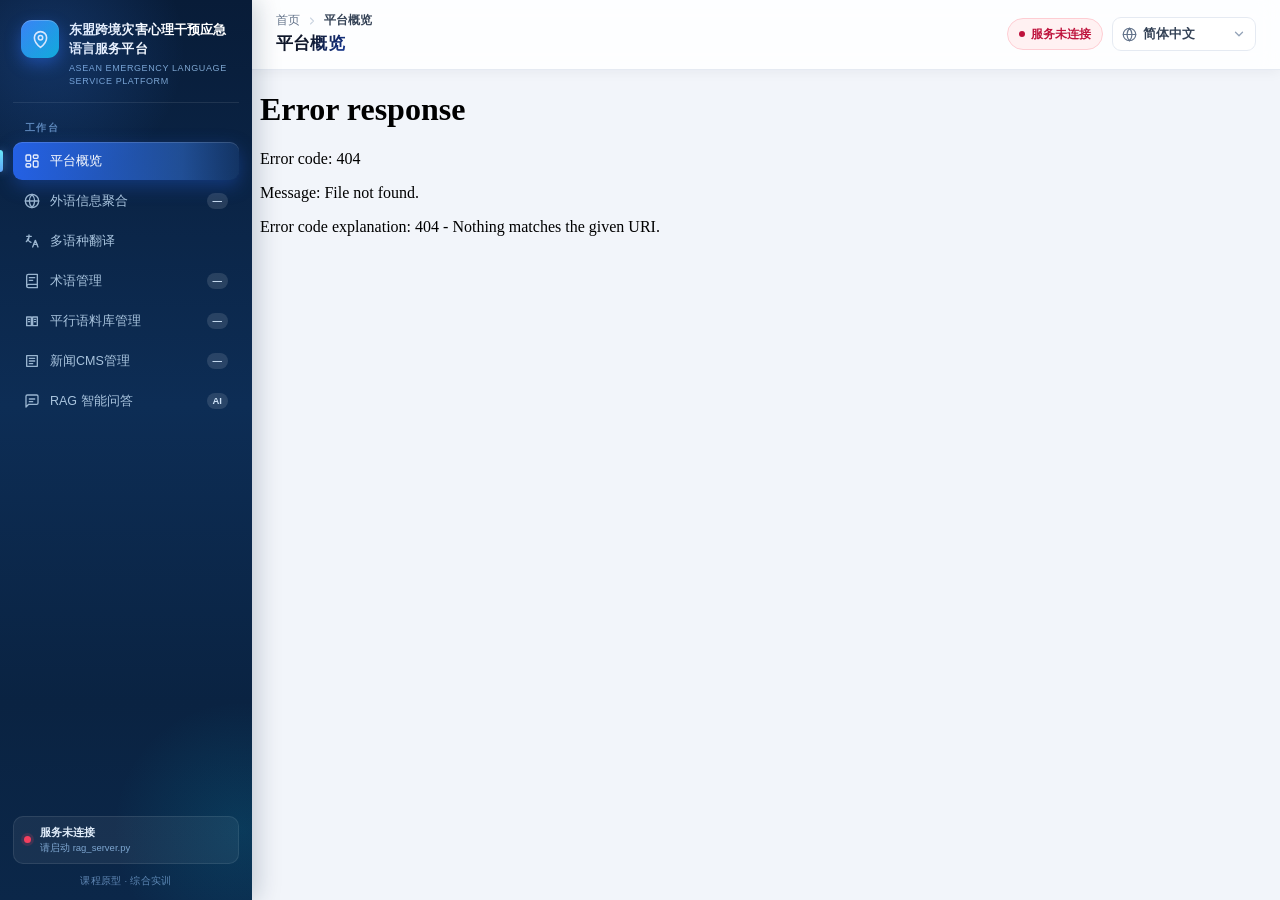
==== index.html @ 9c24ee27 "add index.html" ====
<!DOCTYPE html>
<html lang="zh-CN">
<head>
<meta charset="UTF-8">
<meta name="viewport" content="width=device-width, initial-scale=1.0">
<title>东盟跨境灾害心理干预应急语言服务平台</title>
<style>
  :root{
    --bg:#f2f5fa;
    --card:#ffffff;
    --text:#0f172a;
    --muted:#64748b;
    --line:#e5eaf2;
    --primary:#2563eb;
    --primary-dark:#1d4ed8;
    --primary-soft:#eff5ff;
    --sidebar-w:252px;
  }
  *{box-sizing:border-box;}
  html,body{height:100%;margin:0;padding:0;overflow:hidden;}
  body{
    background:var(--bg);
    color:var(--text);
    font-family:"Inter","Segoe UI","Microsoft YaHei","PingFang SC","Noto Sans Thai",sans-serif;
    font-size:14px;line-height:1.6;
  }
  .app{display:flex;height:100vh;width:100%;}

  /* ================= Sidebar ================= */
  .sidebar{
    width:var(--sidebar-w);flex:none;height:100%;
    background:linear-gradient(180deg,#081c38 0%,#0d2d55 45%,#0a2342 78%,#0b2749 100%);
    color:#fff;display:flex;flex-direction:column;
    padding:18px 13px 12px;position:relative;z-index:30;
    box-shadow:4px 0 24px rgba(10,35,66,.22);
    overflow-y:auto;overflow-x:hidden;
  }
  .sidebar::before{
    content:"";position:absolute;left:-90px;top:-90px;width:280px;height:280px;border-radius:50%;
    background:radial-gradient(circle,rgba(56,130,246,.22),transparent 68%);pointer-events:none;
  }
  .sidebar::after{
    content:"";position:absolute;right:-120px;bottom:-60px;width:260px;height:260px;border-radius:50%;
    background:radial-gradient(circle,rgba(6,182,212,.14),transparent 70%);pointer-events:none;
  }
  .sidebar::-webkit-scrollbar{width:0;}
  .brand{display:flex;align-items:flex-start;gap:10px;padding:2px 8px 14px;border-bottom:1px solid rgba(255,255,255,.09);margin-bottom:12px;}
  .brand-mark{
    width:38px;height:38px;border-radius:11px;flex:none;
    background:linear-gradient(135deg,#3b82f6,#06b6d4);
    display:flex;align-items:center;justify-content:center;
    box-shadow:0 6px 16px rgba(37,99,235,.45),inset 0 1px 0 rgba(255,255,255,.28);
    animation:brandGlow 4.5s ease-in-out infinite;
  }
  @keyframes brandGlow{
    0%,100%{box-shadow:0 6px 16px rgba(37,99,235,.45),inset 0 1px 0 rgba(255,255,255,.28);}
    50%{box-shadow:0 6px 22px rgba(6,182,212,.55),inset 0 1px 0 rgba(255,255,255,.28);}
  }
  .brand-text{min-width:0;padding-top:1px;}
  .brand-name{font-size:13px;font-weight:700;line-height:1.45;letter-spacing:.1px;}
  .brand-sub{font-size:9px;color:#7ea6d0;letter-spacing:.6px;margin-top:3px;text-transform:uppercase;line-height:1.45;}

  .nav-label{
    font-size:10px;color:#5f86b3;letter-spacing:1.3px;text-transform:uppercase;
    padding:5px 12px 6px;font-weight:600;
  }
  .nav{display:flex;flex-direction:column;gap:2px;}
  .nav-item{
    display:flex;align-items:center;gap:10px;
    padding:9px 11px;border-radius:9px;position:relative;
    color:#a9c4de;text-decoration:none;font-size:12.5px;font-weight:500;
    transition:background .18s,color .18s,transform .18s,box-shadow .18s;
  }
  .nav-item svg{flex:none;opacity:.9;transition:transform .18s;}
  .nav-item:hover{background:rgba(255,255,255,.08);color:#fff;transform:translateX(2px);}
  .nav-item:hover svg{transform:scale(1.08);}
  .nav-item.active{
    background:linear-gradient(90deg,rgba(37,99,235,.96),rgba(59,130,246,.45) 75%,rgba(59,130,246,.18));
    color:#fff;box-shadow:0 6px 18px rgba(37,99,235,.34),inset 0 1px 0 rgba(255,255,255,.14);
  }
  .nav-item.active::before{
    content:"";position:absolute;left:-13px;top:8px;bottom:8px;width:3px;
    border-radius:0 3px 3px 0;background:linear-gradient(180deg,#67e8f9,#60a5fa);
    box-shadow:0 0 8px rgba(96,165,250,.8);
  }
  .nav-badge{
    margin-left:auto;font-size:9.5px;font-weight:600;line-height:1.7;
    background:rgba(255,255,255,.12);color:#cfe3f8;
    padding:0 6px;border-radius:999px;min-width:20px;text-align:center;
  }
  .nav-item.active .nav-badge{background:rgba(255,255,255,.24);color:#fff;}

  .sidebar-foot{margin-top:auto;padding-top:16px;}
  .status-card{
    display:flex;align-items:center;gap:9px;
    background:rgba(255,255,255,.06);border:1px solid rgba(255,255,255,.09);
    border-radius:10px;padding:8px 10px;margin-bottom:9px;
  }
  .status-dot{
    width:7px;height:7px;border-radius:50%;flex:none;
    background:#f59e0b;box-shadow:0 0 0 3px rgba(245,158,11,.15);
  }
  .status-dot.online{background:#10b981;box-shadow:0 0 0 3px rgba(16,185,129,.16);}
  .status-dot.offline{background:#f43f5e;box-shadow:0 0 0 3px rgba(244,63,94,.16);}
  .status-card b{display:block;font-size:11px;font-weight:600;color:#e2eefb;line-height:1.45;}
  .status-card small{display:block;font-size:9.5px;color:#7ea6d0;line-height:1.45;}
  .side-foot{font-size:9.5px;color:#5f86b3;text-align:center;letter-spacing:.3px;}

  /* ================= Main ================= */
  .main{flex:1;min-width:0;display:flex;flex-direction:column;height:100%;}
  .topbar{
    flex:none;background:rgba(255,255,255,.86);backdrop-filter:blur(10px);
    border-bottom:1px solid var(--line);
    padding:12px 24px;display:flex;align-items:center;justify-content:space-between;gap:16px;
    box-shadow:0 2px 12px rgba(15,23,42,.05);z-index:10;
  }
  .topbar-left{display:flex;align-items:center;gap:12px;min-width:0;}
  .menu-btn{
    display:none;width:36px;height:36px;border:1px solid var(--line);background:#fff;
    border-radius:9px;cursor:pointer;color:#475569;align-items:center;justify-content:center;
  }
  .menu-btn:hover{background:#f8fafc;}
  .heading{min-width:0;}
  .breadcrumb{
    display:flex;align-items:center;gap:6px;font-size:11.5px;color:#94a3b8;line-height:1.5;
  }
  .breadcrumb a{color:#64748b;text-decoration:none;}
  .breadcrumb a:hover{color:var(--primary);}
  .breadcrumb .current{color:#334155;font-weight:600;}
  .breadcrumb svg{color:#cbd5e1;flex:none;}
  .topbar h1{
    margin:1px 0 0;font-size:16.5px;font-weight:700;letter-spacing:.2px;
    white-space:nowrap;overflow:hidden;text-overflow:ellipsis;
    background:linear-gradient(120deg,#0f172a 35%,#1d4ed8);-webkit-background-clip:text;background-clip:text;-webkit-text-fill-color:transparent;
  }
  .topbar-right{display:flex;align-items:center;gap:9px;flex:none;}
  .status-chip{
    display:inline-flex;align-items:center;gap:6px;height:32px;padding:0 11px;
    border-radius:999px;font-size:11.5px;font-weight:600;
    background:#fffbeb;color:#b45309;border:1px solid #fde68a;white-space:nowrap;
  }
  .status-chip .dot{width:6px;height:6px;border-radius:50%;background:currentColor;}
  .status-chip.online{background:#ecfdf5;color:#0f766e;border-color:#ccfbf1;}
  .status-chip.offline{background:#fff1f2;color:#be123c;border-color:#fecdd3;}
  .lang-switch{
    display:flex;align-items:center;gap:6px;height:34px;padding:0 9px;
    border:1px solid var(--line);border-radius:9px;background:#fff;color:#64748b;
    transition:border-color .16s,box-shadow .16s;
  }
  .lang-switch:hover{border-color:#93b4fd;box-shadow:0 2px 8px rgba(37,99,235,.12);}
  .lang-switch:focus-within{border-color:#2563eb;box-shadow:0 0 0 3px rgba(37,99,235,.14);}
  .lang-switch svg{flex:none;color:#64748b;}
  .lang-switch select{
    border:none;outline:none;background:transparent;font-family:inherit;
    font-size:12.5px;font-weight:600;color:#334155;cursor:pointer;
    appearance:none;padding-right:12px;
    background-image:url("data:image/svg+xml;charset=utf-8,%3Csvg xmlns='http://www.w3.org/2000/svg' width='14' height='14' viewBox='0 0 24 24' fill='none' stroke='%2394a3b8' stroke-width='2.2' stroke-linecap='round' stroke-linejoin='round'%3E%3Cpolyline points='6 9 12 15 18 9'/%3E%3C/svg%3E");
    background-repeat:no-repeat;background-position:right center;
  }
  .lang-switch select option{color:#0f172a;background:#fff;}

  .content{flex:1;min-height:0;position:relative;background:var(--bg);}
  .view{position:absolute;inset:0;display:none;}
  .view.active{display:block;animation:viewIn .28s ease;}
  @keyframes viewIn{from{opacity:0;transform:translateY(6px);}to{opacity:1;transform:none;}}
  .view iframe{width:100%;height:100%;border:0;display:block;background:var(--bg);}

  .backdrop{
    display:none;position:fixed;inset:0;background:rgba(8,24,43,.45);z-index:25;
    backdrop-filter:blur(1px);
  }

  @media (max-width: 980px){
    .sidebar{
      position:fixed;left:0;top:0;bottom:0;
      transform:translateX(-100%);transition:transform .22s ease;
    }
    .sidebar.open{transform:none;}
    .backdrop.show{display:block;}
    .menu-btn{display:flex;}
    .topbar{padding:11px 15px;gap:10px;}
    .status-chip{display:none;}
    .topbar h1{font-size:15px;}
  }
  @media (max-width: 560px){
    .lang-switch{padding:0 7px;}
    .lang-switch select{font-size:11.5px;}
    .topbar-right{gap:6px;}
  }
</style>
</head>
<body>
<script src="assets/static-api.js"></script>
<div class="app">
  <aside class="sidebar" id="sidebar">
    <div class="brand">
      <div class="brand-mark">
        <svg width="21" height="21" viewBox="0 0 24 24" fill="none" stroke="currentColor" stroke-width="1.8" stroke-linecap="round" stroke-linejoin="round">
          <path d="M12 21s7-5.2 7-11a7 7 0 1 0-14 0c0 5.8 7 11 7 11z"/>
          <circle cx="12" cy="10" r="2.5"/>
        </svg>
      </div>
      <div class="brand-text">
        <div class="brand-name" data-i18n="brandTitle">东盟跨境灾害心理干预应急语言服务平台</div>
        <div class="brand-sub" data-i18n="brandSub">ASEAN Emergency Language Service Platform</div>
      </div>
    </div>

    <div class="nav-label" data-i18n="navLabel">工作台</div>
    <nav class="nav" id="mainNav">
      <a class="nav-item active" href="#/dashboard" data-view="dashboard">
        <svg width="16" height="16" viewBox="0 0 24 24" fill="none" stroke="currentColor" stroke-width="2" stroke-linecap="round" stroke-linejoin="round"><rect x="3" y="3" width="7" height="9" rx="1.5"/><rect x="14" y="3" width="7" height="5" rx="1.5"/><rect x="14" y="12" width="7" height="9" rx="1.5"/><rect x="3" y="16" width="7" height="5" rx="1.5"/></svg>
        <span data-i18n="navDashboard">平台概览</span>
      </a>
      <a class="nav-item" href="#/foreign" data-view="foreign">
        <svg width="16" height="16" viewBox="0 0 24 24" fill="none" stroke="currentColor" stroke-width="2" stroke-linecap="round" stroke-linejoin="round"><circle cx="12" cy="12" r="10"/><line x1="2" y1="12" x2="22" y2="12"/><path d="M12 2a15.3 15.3 0 0 1 4 10 15.3 15.3 0 0 1-4 10 15.3 15.3 0 0 1-4-10 15.3 15.3 0 0 1 4-10z"/></svg>
        <span data-i18n="navForeign">外语信息聚合</span>
        <span class="nav-badge" data-badge="foreign">—</span>
      </a>
      <a class="nav-item" href="#/translate" data-view="translate">
        <svg width="16" height="16" viewBox="0 0 24 24" fill="none" stroke="currentColor" stroke-width="2" stroke-linecap="round" stroke-linejoin="round"><path d="M4 5h7M7.5 3v2c0 4-1.5 6.5-4 8"/><path d="M5 9c1.6 2.6 3.4 4.2 5.5 5"/><path d="M13 21l4-10 4 10"/><path d="M14.5 17h5"/></svg>
        <span data-i18n="navTranslate">多语种翻译</span>
      </a>
      <a class="nav-item" href="#/glossary" data-view="glossary">
        <svg width="16" height="16" viewBox="0 0 24 24" fill="none" stroke="currentColor" stroke-width="2" stroke-linecap="round" stroke-linejoin="round"><path d="M4 19.5A2.5 2.5 0 0 1 6.5 17H20"/><path d="M6.5 2H20v20H6.5A2.5 2.5 0 0 1 4 19.5v-15A2.5 2.5 0 0 1 6.5 2z"/><path d="M8 7h8M8 11h5"/></svg>
        <span data-i18n="navGlossary">术语管理</span>
        <span class="nav-badge" data-badge="glossary">—</span>
      </a>
      <a class="nav-item" href="#/parallel" data-view="parallel">
        <svg width="16" height="16" viewBox="0 0 24 24" fill="none" stroke="currentColor" stroke-width="2" stroke-linecap="round" stroke-linejoin="round"><path d="M4 6h7v13H4z"/><path d="M13 6h7v13h-7z"/><path d="M6.5 9.5h2M6.5 13h2M15.5 9.5h2M15.5 13h2"/></svg>
        <span data-i18n="navParallel">平行语料库管理</span>
        <span class="nav-badge" data-badge="parallel">—</span>
      </a>
      <a class="nav-item" href="#/cms" data-view="cms">
        <svg width="16" height="16" viewBox="0 0 24 24" fill="none" stroke="currentColor" stroke-width="2" stroke-linecap="round" stroke-linejoin="round"><path d="M4 4h16v16H4z"/><path d="M8 8h8M8 12h8M8 16h5"/></svg>
        <span data-i18n="navCms">新闻CMS管理</span>
        <span class="nav-badge" data-badge="cms">—</span>
      </a>
      <a class="nav-item" href="#/rag" data-view="rag">
        <svg width="16" height="16" viewBox="0 0 24 24" fill="none" stroke="currentColor" stroke-width="2" stroke-linecap="round" stroke-linejoin="round"><path d="M21 15a2 2 0 0 1-2 2H7l-4 4V5a2 2 0 0 1 2-2h14a2 2 0 0 1 2 2z"/><path d="M8 9h8M8 13h5"/></svg>
        <span data-i18n="navRag">RAG 智能问答</span>
        <span class="nav-badge" data-badge="rag">AI</span>
      </a>
    </nav>

    <div class="sidebar-foot">
      <div class="status-card">
        <span class="status-dot" id="sideDot"></span>
        <div>
          <b id="sideStatusTitle">服务检测中…</b>
          <small id="sideStatusSub">正在连接平台服务</small>
        </div>
      </div>
      <div class="side-foot" data-i18n="sideFoot">课程原型 · 教学演示数据</div>
    </div>
  </aside>

  <div class="backdrop" id="backdrop"></div>

  <div class="main">
    <header class="topbar">
      <div class="topbar-left">
        <button class="menu-btn" id="menuBtn" aria-label="菜单">
          <svg width="18" height="18" viewBox="0 0 24 24" fill="none" stroke="currentColor" stroke-width="2" stroke-linecap="round" stroke-linejoin="round"><line x1="3" y1="6" x2="21" y2="6"/><line x1="3" y1="12" x2="21" y2="12"/><line x1="3" y1="18" x2="21" y2="18"/></svg>
        </button>
        <div class="heading">
          <nav class="breadcrumb">
            <a href="#/dashboard" data-i18n="crumbHome">首页</a>
            <svg width="12" height="12" viewBox="0 0 24 24" fill="none" stroke="currentColor" stroke-width="2.2" stroke-linecap="round" stroke-linejoin="round"><polyline points="9 18 15 12 9 6"/></svg>
            <span class="current" id="crumbCurrent">平台概览</span>
          </nav>
          <h1 id="pageTitle">平台概览</h1>
        </div>
      </div>
      <div class="topbar-right">
        <span class="status-chip" id="statusChip"><span class="dot"></span><span id="statusChipText">服务检测中…</span></span>
        <div class="lang-switch">
          <svg width="15" height="15" viewBox="0 0 24 24" fill="none" stroke="currentColor" stroke-width="1.9" stroke-linecap="round" stroke-linejoin="round"><circle cx="12" cy="12" r="10"/><line x1="2" y1="12" x2="22" y2="12"/><path d="M12 2a15.3 15.3 0 0 1 4 10 15.3 15.3 0 0 1-4 10 15.3 15.3 0 0 1-4-10 15.3 15.3 0 0 1 4-10z"/></svg>
          <select id="langSelect" aria-label="语言切换 / Language">
            <option value="zh">简体中文</option>
            <option value="en">English</option>
            <option value="th">ไทย</option>
            <option value="vi">Tiếng Việt</option>
            <option value="ms">Bahasa Melayu</option>
          </select>
        </div>
      </div>
    </header>

    <main class="content">
      <section class="view active" data-panel="dashboard">
        <iframe data-src="overview.html?embed=1" title="平台概览"></iframe>
      </section>
      <section class="view" data-panel="foreign">
        <iframe data-src="foreign.html?embed=1" title="外语信息聚合"></iframe>
      </section>
      <section class="view" data-panel="translate">
        <iframe data-src="translate.html?embed=1" title="多语种翻译"></iframe>
      </section>
      <section class="view" data-panel="glossary">
        <iframe data-src="glossary.html?embed=1" title="术语管理"></iframe>
      </section>
      <section class="view" data-panel="parallel">
        <iframe data-src="parallel.html?embed=1" title="平行语料库管理"></iframe>
      </section>
      <section class="view" data-panel="cms">
        <iframe data-src="cms.html?embed=1" title="新闻CMS管理"></iframe>
      </section>
      <section class="view" data-panel="rag">
        <iframe data-src="rag.html?embed=1" title="RAG 智能问答"></iframe>
      </section>
    </main>
  </div>
</div>

<script>
(function () {
  "use strict";

  var LANG_KEY = "kb_lang";
  var CODES = ["zh", "en", "th", "vi", "ms"];

  var I18N = {
    zh: {
      brandTitle: "东盟跨境灾害心理干预应急语言服务平台",
      brandSub: "ASEAN Emergency Language Service Platform",
      navLabel: "工作台",
      navDashboard: "平台概览",
      navForeign: "外语信息聚合",
      navTranslate: "多语种翻译",
      navGlossary: "术语管理",
      navParallel: "平行语料库管理",
      navCms: "新闻CMS管理",
      navRag: "RAG 智能问答",
      crumbHome: "首页",
      sideFoot: "课程原型 · 综合实训",
      titles: {
        dashboard: "平台概览",
        foreign: "外语信息聚合",
        translate: "多语种翻译",
        glossary: "术语管理",
        parallel: "平行语料库管理",
        cms: "新闻CMS管理",
        rag: "RAG 智能问答"
      },
      statusChecking: "服务检测中…",
      serviceOnline: "服务在线",
      serviceDemo: "服务在线 · 演示模式",
      serviceOffline: "服务未连接",
      sideOnline: "Bigmodel + DeepSeek 已就绪",
      sideDemo: "演示模式 · 本地检索",
      sideOffline: "请启动 rag_server.py",
      docTitle: "东盟跨境灾害心理干预应急语言服务平台"
    },
    en: {
      brandTitle: "ASEAN Cross-border Disaster Psychosocial Emergency Language Service Platform",
      brandSub: "EMERGENCY LANGUAGE SERVICE PLATFORM",
      navLabel: "Workspace",
      navDashboard: "Platform Overview",
      navForeign: "Foreign News",
      navTranslate: "Multilingual Translation",
      navGlossary: "Term Management",
      navParallel: "Parallel Corpus",
      navCms: "News CMS",
      navRag: "RAG Q&A",
      crumbHome: "Home",
      sideFoot: "Course Prototype · Training Project",
      titles: {
        dashboard: "Platform Overview",
        foreign: "Foreign News Aggregation",
        translate: "Multilingual Translation",
        glossary: "Term Management",
        parallel: "Parallel Corpus Management",
        cms: "News CMS",
        rag: "RAG Q&A"
      },
      statusChecking: "Checking service…",
      serviceOnline: "Online · Bigmodel + DeepSeek",
      serviceDemo: "Service online · Demo mode",
      serviceOffline: "Service offline",
      sideOnline: "Bigmodel + DeepSeek ready",
      sideDemo: "Demo mode · local retrieval",
      sideOffline: "Start rag_server.py",
      docTitle: "ASEAN Cross-border Disaster Psychosocial Emergency Language Service Platform"
    },
    th: {
      brandTitle: "แพลตฟอร์มบริการภาษาฉุกเฉินด้านจิตใจจากภัยพิบัติข้ามพรมแดนอาเซียน",
      brandSub: "แพลตฟอร์มบริการภาษาฉุกเฉิน",
      navLabel: "พื้นที่ทำงาน",
      navDashboard: "ภาพรวมแพลตฟอร์ม",
      navForeign: "รวมข่าวต่างประเทศ",
      navTranslate: "แปลหลายภาษา",
      navGlossary: "จัดการศัพท์",
      navParallel: "คลังประโยคคู่ขนาน",
      navCms: "จัดการข่าว CMS",
      navRag: "ถามตอบ RAG",
      crumbHome: "หน้าแรก",
      sideFoot: "ต้นแบบรายวิชา · โครงงานฝึกปฏิบัติ",
      titles: {
        dashboard: "ภาพรวมแพลตฟอร์ม",
        foreign: "รวมข่าวต่างประเทศ",
        translate: "แปลหลายภาษา",
        glossary: "จัดการศัพท์",
        parallel: "คลังประโยคคู่ขนาน",
        cms: "จัดการข่าว CMS",
        rag: "ถามตอบ RAG"
      },
      statusChecking: "กำลังตรวจสอบบริการ…",
      serviceOnline: "ออนไลน์",
      serviceDemo: "ออนไลน์ · โหมดสาธิต",
      serviceOffline: "ไม่ได้เชื่อมต่อบริการ",
      sideOnline: "Bigmodel + DeepSeek พร้อมใช้งาน",
      sideDemo: "โหมดสาธิต · ค้นหาภายใน",
      sideOffline: "โปรดรัน rag_server.py",
      docTitle: "แพลตฟอร์มบริการภาษาฉุกเฉินด้านจิตใจจากภัยพิบัติข้ามพรมแดนอาเซียน"
    },
    vi: {
      brandTitle: "Nền tảng dịch vụ ngôn ngữ khẩn cấp về tâm lý ứng phó thảm họa xuyên biên giới ASEAN",
      brandSub: "NỀN TẢNG DỊCH VỤ NGÔN NGỮ KHẨN CẤP",
      navLabel: "Không gian làm việc",
      navDashboard: "Tổng quan nền tảng",
      navForeign: "Tổng hợp tin nước ngoài",
      navTranslate: "Dịch đa ngữ",
      navGlossary: "Quản lý thuật ngữ",
      navParallel: "Ngữ liệu song song",
      navCms: "Quản lý tin CMS",
      navRag: "Hỏi đáp RAG",
      crumbHome: "Trang chủ",
      sideFoot: "Nguyên mẫu môn học · Đồ án thực hành",
      titles: {
        dashboard: "Tổng quan nền tảng",
        foreign: "Tổng hợp tin nước ngoài",
        translate: "Dịch đa ngữ",
        glossary: "Quản lý thuật ngữ",
        parallel: "Quản lý ngữ liệu song song",
        cms: "Quản lý tin CMS",
        rag: "Hỏi đáp RAG"
      },
      statusChecking: "Đang kiểm tra dịch vụ…",
      serviceOnline: "Trực tuyến",
      serviceDemo: "Trực tuyến · Chế độ mô phỏng",
      serviceOffline: "Chưa kết nối dịch vụ",
      sideOnline: "Bigmodel + DeepSeek sẵn sàng",
      sideDemo: "Chế độ mô phỏng · truy xuất cục bộ",
      sideOffline: "Hãy chạy rag_server.py",
      docTitle: "Nền tảng dịch vụ ngôn ngữ khẩn cấp về tâm lý ứng phó thảm họa xuyên biên giới ASEAN"
    },
    ms: {
      brandTitle: "Platform Perkhidmatan Bahasa Kecemasan Psikososial Bencana Rentas Sempadan ASEAN",
      brandSub: "PLATFORM PERKHIDMATAN BAHASA KECEMASAN",
      navLabel: "Ruang kerja",
      navDashboard: "Gambaran Platform",
      navForeign: "Berita Asing",
      navTranslate: "Terjemahan Pelbagai Bahasa",
      navGlossary: "Pengurusan Istilah",
      navParallel: "Korpus Selari",
      navCms: "Pengurusan Berita CMS",
      navRag: "Soal Jawab RAG",
      crumbHome: "Laman utama",
      sideFoot: "Prototaip kursus · Projek latihan",
      titles: {
        dashboard: "Gambaran Platform",
        foreign: "Agregasi Berita Asing",
        translate: "Terjemahan Pelbagai Bahasa",
        glossary: "Pengurusan Istilah",
        parallel: "Pengurusan Korpus Selari",
        cms: "Pengurusan Berita CMS",
        rag: "Soal Jawab RAG"
      },
      statusChecking: "Menyemak perkhidmatan…",
      serviceOnline: "Dalam talian",
      serviceDemo: "Dalam talian · Mod demo",
      serviceOffline: "Perkhidmatan tidak disambung",
      sideOnline: "Bigmodel + DeepSeek sedia",
      sideDemo: "Mod demo · carian setempat",
      sideOffline: "Jalankan rag_server.py",
      docTitle: "Platform Perkhidmatan Bahasa Kecemasan Psikososial Bencana Rentas Sempadan ASEAN"
    }
  };

  var VIEWS = {
    dashboard: "overview.html?embed=1",
    foreign: "foreign.html?embed=1",
    translate: "translate.html?embed=1",
    glossary: "glossary.html?embed=1",
    parallel: "parallel.html?embed=1",
    cms: "cms.html?embed=1",
    rag: "rag.html?embed=1"
  };

  var lang = (function () {
    try {
      var value = localStorage.getItem(LANG_KEY);
      return CODES.indexOf(value) >= 0 ? value : "zh";
    } catch (e) { return "zh"; }
  })();
  var currentView = "dashboard";
  var serviceState = "checking";

  function t(key) { return (I18N[lang] && I18N[lang][key]) || I18N.zh[key] || key; }

  /* ---------- 路由 ---------- */
  function parseView() {
    var raw = location.hash.replace(/^#\/?/, "").split("?")[0];
    return VIEWS[raw] ? raw : "dashboard";
  }

  function ensureFrame(view) {
    var panel = document.querySelector('[data-panel="' + view + '"]');
    if (!panel) return;
    var frame = panel.querySelector("iframe");
    if (frame && !frame.getAttribute("src")) {
      frame.src = frame.getAttribute("data-src");
    }
  }

  function setView(view) {
    currentView = view;
    ensureFrame(view);
    Array.prototype.forEach.call(document.querySelectorAll(".view"), function (panel) {
      panel.classList.toggle("active", panel.getAttribute("data-panel") === view);
    });
    Array.prototype.forEach.call(document.querySelectorAll(".nav-item"), function (item) {
      item.classList.toggle("active", item.getAttribute("data-view") === view);
    });
    renderChrome();
    closeSidebar();
  }

  function renderChrome() {
    var title = (I18N[lang].titles[currentView]) || "";
    document.getElementById("pageTitle").textContent = title;
    document.getElementById("crumbCurrent").textContent = title;
    document.title = I18N[lang].docTitle + " · " + title;
  }

  /* ---------- 语言 ---------- */
  function applyLang(next, broadcast) {
    lang = CODES.indexOf(next) >= 0 ? next : "zh";
    try { localStorage.setItem(LANG_KEY, lang); } catch (e) { /* ignore */ }
    document.documentElement.lang = lang === "zh" ? "zh-CN" : lang;
    document.getElementById("langSelect").value = lang;

    Array.prototype.forEach.call(document.querySelectorAll("[data-i18n]"), function (el) {
      el.textContent = t(el.getAttribute("data-i18n"));
    });
    renderChrome();
    renderServiceState();

    if (broadcast !== false) {
      Array.prototype.forEach.call(document.querySelectorAll(".view iframe"), function (frame) {
        try {
          frame.contentWindow.postMessage({ type: "setLang", lang: lang }, "*");
        } catch (e) { /* iframe 尚未加载 */ }
      });
    }
  }

  /* ---------- 服务状态 ---------- */
  function renderServiceState() {
    var chip = document.getElementById("statusChip");
    var chipText = document.getElementById("statusChipText");
    var dot = document.getElementById("sideDot");
    var title = document.getElementById("sideStatusTitle");
    var sub = document.getElementById("sideStatusSub");

    chip.className = "status-chip";
    dot.className = "status-dot";

    if (serviceState === "online") {
      chipText.textContent = t("serviceOnline");
      title.textContent = t("serviceOnline");
      sub.textContent = t("sideOnline");
      dot.classList.add("online");
      chip.classList.add("online");
    } else if (serviceState === "demo") {
      chipText.textContent = t("serviceDemo");
      title.textContent = t("serviceOnline");
      sub.textContent = t("sideDemo");
      dot.classList.add("online");
    } else if (serviceState === "offline") {
      chipText.textContent = t("serviceOffline");
      title.textContent = t("serviceOffline");
      sub.textContent = t("sideOffline");
      dot.classList.add("offline");
      chip.classList.add("offline");
    } else {
      chipText.textContent = t("statusChecking");
      title.textContent = t("statusChecking");
      sub.textContent = "API";
    }
  }

  function checkService() {
    fetch("/api/status", { cache: "no-store" })
      .then(function (res) {
        if (!res.ok) throw new Error("HTTP " + res.status);
        return res.json();
      })
      .then(function (info) {
        serviceState = (info.embedding_mode === "bigmodel" && info.llm_mode === "deepseek") ? "online" : "demo";
        renderServiceState();
        setBadge("rag", info.chunk_count || "AI");
        setBadge("foreign", info.foreign_count || 0);
        setBadge("glossary", info.glossary_count || 0);
        setBadge("parallel", info.parallel_count || 0);
      })
      .catch(function () {
        serviceState = "offline";
        renderServiceState();
      });
  }

  function setBadge(name, value) {
    var badge = document.querySelector('[data-badge="' + name + '"]');
    if (badge && value) badge.textContent = value;
  }

  /* ---------- 侧栏计数 ---------- */
  function loadCounts() {
    fetch("glossary.json", { cache: "no-store" })
      .then(function (res) { return res.json(); })
      .then(function (data) {
        var list = Array.isArray(data) ? data : (data && data.terms) || [];
        setBadge("glossary", list.length);
      })
      .catch(function () {});

    fetch("parallel.json", { cache: "no-store" })
      .then(function (res) { return res.json(); })
      .then(function (data) {
        if (Array.isArray(data)) setBadge("parallel", data.length);
      })
      .catch(function () {});

    fetch("foreign_news.json", { cache: "no-store" })
      .then(function (res) { return res.json(); })
      .then(function (data) {
        if (Array.isArray(data)) setBadge("foreign", data.length);
      })
      .catch(function () {});

    try {
      var raw = localStorage.getItem("asean_insarag_news_cms_v1");
      var list = raw ? JSON.parse(raw) : null;
      if (Array.isArray(list) && list.length) {
        setBadge("cms", list.length);
        return;
      }
    } catch (e) { /* ignore */ }

    fetch("insarag_news.json", { cache: "no-store" })
      .then(function (res) { return res.json(); })
      .then(function (data) {
        if (Array.isArray(data)) setBadge("cms", data.length);
      })
      .catch(function () {});
  }

  /* ---------- 移动端侧栏 ---------- */
  function openSidebar() {
    document.getElementById("sidebar").classList.add("open");
    document.getElementById("backdrop").classList.add("show");
  }
  function closeSidebar() {
    document.getElementById("sidebar").classList.remove("open");
    document.getElementById("backdrop").classList.remove("show");
  }

  /* ---------- 事件 ---------- */
  document.getElementById("menuBtn").addEventListener("click", openSidebar);
  document.getElementById("backdrop").addEventListener("click", closeSidebar);
  document.getElementById("langSelect").addEventListener("change", function (e) {
    applyLang(e.target.value, true);
  });
  window.addEventListener("hashchange", function () {
    setView(parseView());
  });
  window.addEventListener("storage", function (e) {
    if (e.key === LANG_KEY && e.newValue && e.newValue !== lang) {
      applyLang(e.newValue, false);
    }
  });
  window.addEventListener("message", function (e) {
    if (!e.data) return;
    if (e.data.type === "navigate" && VIEWS[e.data.view]) {
      location.hash = "#/" + e.data.view;
    } else if (e.data.type === "setLang" && CODES.indexOf(e.data.lang) >= 0) {
      if (e.data.lang !== lang) applyLang(e.data.lang, true);
    } else if (e.data.type === "reload-counts") {
      loadCounts();
    }
  });

  /* ---------- 初始化 ---------- */
  if (!location.hash) location.hash = "#/dashboard";
  applyLang(lang, true);
  setView(parseView());
  checkService();
  loadCounts();
})();
</script>
</body>
</html>
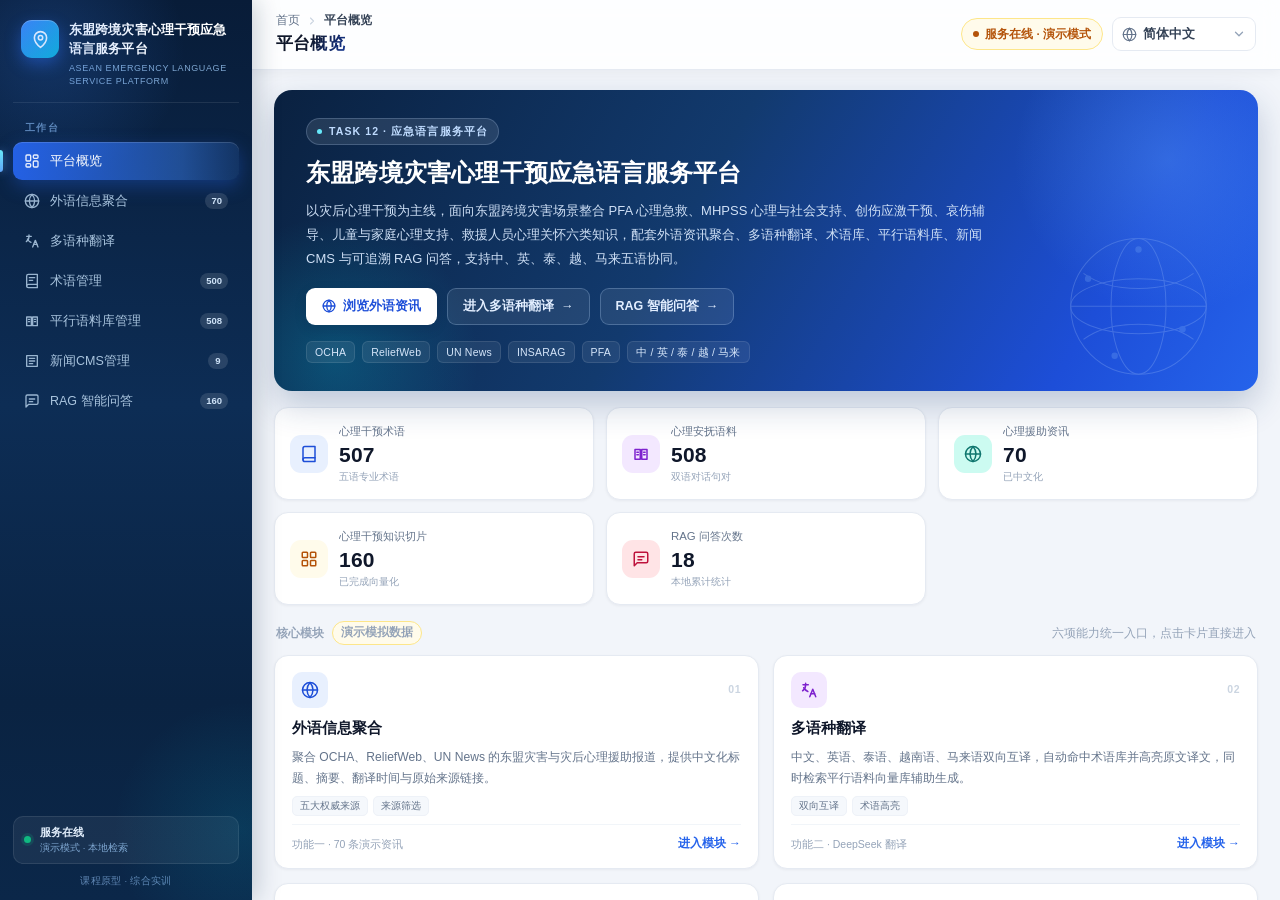
==== commit c612a6d1: "update index.html" ====
--- a/index.html
+++ b/index.html
@@ -190,6 +190,7 @@
 </style>
 </head>
 <body>
+<script src="assets/api-config.js"></script>
 <script src="assets/static-api.js"></script>
 <div class="app">
   <aside class="sidebar" id="sidebar">
